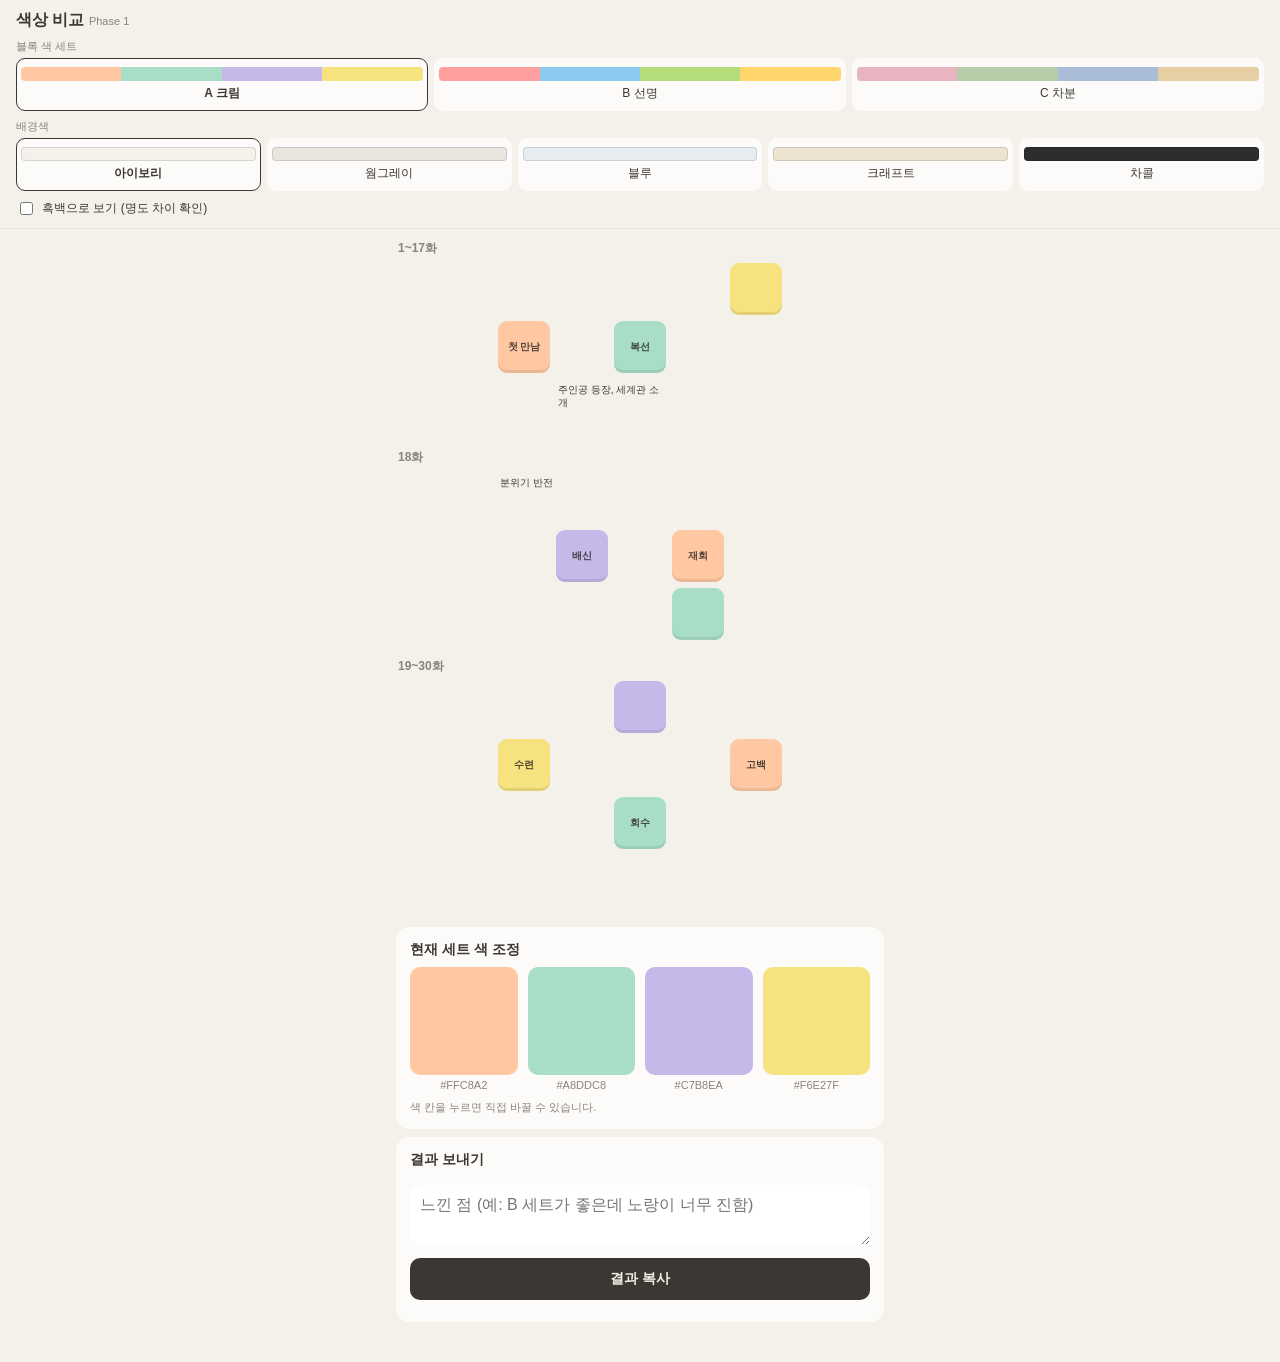
==== design/index.html @ f376ae3a "Phase 1: 블록 색 세트와 배경색 비교 페이지 Co-Authored-By: Claude Opus 5.5 <noreply@anthropic.com> Claude-Session:" ====
<!doctype html>
<html lang="ko">
<head>
  <meta charset="utf-8">
  <meta name="viewport" content="width=device-width, initial-scale=1, viewport-fit=cover, user-scalable=no">
  <meta name="apple-mobile-web-app-capable" content="yes">
  <title>색상 비교</title>
  <style>
    :root {
      --bg: #F4F1EA;
      --ink: #3B3833;
      --sub: #8A847A;
      --panel: rgba(255, 255, 255, 0.72);
      --cell: 52px;
      --gap: 6px;
      color-scheme: light;
    }
    * { box-sizing: border-box; }
    html, body {
      margin: 0;
      background: var(--bg);
      color: var(--ink);
      font-family: -apple-system, BlinkMacSystemFont, "Apple SD Gothic Neo", "Noto Sans KR", sans-serif;
      -webkit-text-size-adjust: 100%;
      -webkit-tap-highlight-color: transparent;
      transition: background 0.25s, color 0.25s;
    }
    body.dark { --ink: #EDE8DF; --sub: #A39C91; --panel: rgba(255, 255, 255, 0.08); }

    .controls {
      position: sticky; top: 0; z-index: 5;
      padding: calc(env(safe-area-inset-top) + 10px) 16px 10px;
      background: var(--bg);
      box-shadow: 0 1px 0 rgba(0, 0, 0, 0.06);
      transition: background 0.25s;
    }
    .controls h1 { margin: 0 0 8px; font-size: 16px; }
    .label { font-size: 11px; color: var(--sub); margin: 8px 0 4px; }
    .tabs { display: flex; gap: 6px; }
    .tabs button {
      flex: 1; padding: 8px 4px; border-radius: 9px;
      border: 1.5px solid transparent; background: var(--panel); color: var(--ink);
      font: inherit; font-size: 12px; touch-action: manipulation;
    }
    .tabs button.on { border-color: var(--ink); font-weight: 700; }
    .tabs .sw { display: block; height: 14px; border-radius: 4px; margin-bottom: 4px; }
    .toggle { display: flex; align-items: center; gap: 6px; font-size: 12px; margin-top: 8px; }

    main { padding: 12px 16px 40px; max-width: 520px; margin: 0 auto; }
    main.gray .block { filter: grayscale(1); }

    /* 시트: 격자선 없음, 라벨만 */
    .sheet { margin-bottom: 18px; }
    .sheet-label { font-size: 12px; font-weight: 700; color: var(--sub); margin: 0 0 6px 2px; }
    .grid {
      position: relative;
      width: calc(var(--cell) * 5 + var(--gap) * 4);
      height: calc(var(--cell) * 3 + var(--gap) * 2);
      margin: 0 auto;
    }
    .block {
      position: absolute;
      width: var(--cell); height: var(--cell);
      border-radius: 9px;
      background: var(--c);
      box-shadow: inset 0 -3px 0 rgba(0, 0, 0, 0.08);
      display: flex; align-items: center; justify-content: center;
      padding: 3px; text-align: center;
      font-size: 10px; line-height: 1.2; font-weight: 600;
      color: rgba(40, 36, 30, 0.82);
      word-break: keep-all;
    }
    .note {
      position: absolute;
      width: calc(var(--cell) * 2 + var(--gap));
      font-size: 10px; line-height: 1.3; color: var(--ink);
      padding: 4px 2px;
    }

    .card {
      background: var(--panel); border-radius: 14px; padding: 14px; margin-top: 8px;
      font-size: 13px;
    }
    .card h2 { font-size: 14px; margin: 0 0 8px; }
    .chips { display: flex; gap: 10px; }
    .chip { flex: 1; text-align: center; font-size: 11px; color: var(--sub); }
    .chip label {
      display: block; aspect-ratio: 1; border-radius: 10px; background: var(--c);
      position: relative; overflow: hidden; margin-bottom: 4px;
    }
    .chip input { position: absolute; inset: 0; opacity: 0; width: 100%; height: 100%; }
    .btn {
      width: 100%; margin-top: 10px; padding: 12px; border: 0; border-radius: 10px;
      background: var(--ink); color: var(--bg); font: inherit; font-weight: 700; font-size: 14px;
      touch-action: manipulation;
    }
    .hint { font-size: 11px; color: var(--sub); line-height: 1.5; margin: 8px 0 0; }
    textarea {
      width: 100%; min-height: 60px; margin-top: 8px; border-radius: 10px; border: 0;
      padding: 10px; font: inherit; font-size: 16px; background: rgba(255, 255, 255, 0.9); color: #3B3833;
    }
  </style>
</head>
<body>
  <div class="controls">
    <h1>색상 비교 <small style="font-weight:400;color:var(--sub);font-size:11px">Phase 1</small></h1>
    <div class="label">블록 색 세트</div>
    <div class="tabs" id="palette-tabs"></div>
    <div class="label">배경색</div>
    <div class="tabs" id="bg-tabs"></div>
    <label class="toggle"><input type="checkbox" id="gray"> 흑백으로 보기 (명도 차이 확인)</label>
  </div>

  <main id="preview"></main>

  <main>
    <section class="card">
      <h2>현재 세트 색 조정</h2>
      <div class="chips" id="chips"></div>
      <p class="hint">색 칸을 누르면 직접 바꿀 수 있습니다.</p>
    </section>
    <section class="card">
      <h2>결과 보내기</h2>
      <textarea id="memo" placeholder="느낀 점 (예: B 세트가 좋은데 노랑이 너무 진함)"></textarea>
      <button class="btn" id="copy">결과 복사</button>
      <p class="hint" id="msg"></p>
    </section>
  </main>

  <script>
    'use strict';
    const $ = (id) => document.getElementById(id);
    const CELL = 52, GAP = 6, STEP = CELL + GAP;

    const palettes = [
      { name: 'A 크림', colors: ['#FFC8A2', '#A8DDC8', '#C7B8EA', '#F6E27F'] },
      { name: 'B 선명', colors: ['#FF9E9E', '#8EC9F0', '#B5DC7A', '#FFD66B'] },
      { name: 'C 차분', colors: ['#E8B4C0', '#B5CDA8', '#A9BCD8', '#E5CFA3'] },
    ];
    const backgrounds = [
      { name: '아이보리', c: '#F4F1EA' },
      { name: '웜그레이', c: '#E9E6E0' },
      { name: '블루', c: '#E7ECF1' },
      { name: '크래프트', c: '#EDE3D1' },
      { name: '차콜', c: '#2F2D2B', dark: true },
    ];

    // 예시 플롯: [색 번호, 열, 행, 블록 안 텍스트]
    const sheets = [
      { label: '1~17화', blocks: [[0, 0, 1, '첫 만남'], [1, 2, 1, '복선'], [3, 4, 0, '']],
        note: { col: 1, row: 2, text: '주인공 등장, 세계관 소개' } },
      { label: '18화', blocks: [[2, 1, 1, '배신'], [0, 3, 1, '재회'], [1, 3, 2, '']],
        note: { col: 0, row: 0, text: '분위기 반전' } },
      { label: '19~30화', blocks: [[3, 0, 1, '수련'], [2, 2, 0, ''], [0, 4, 1, '고백'], [1, 2, 2, '회수']],
        note: null },
    ];

    const state = { p: 0, bg: 0 };

    function renderTabs() {
      $('palette-tabs').innerHTML = palettes.map((p, i) => `
        <button class="${i === state.p ? 'on' : ''}" data-i="${i}">
          <span class="sw" style="background:linear-gradient(90deg,${p.colors.map((c, k) => `${c} ${k * 25}% ${(k + 1) * 25}%`).join(',')})"></span>
          ${p.name}
        </button>`).join('');
      $('bg-tabs').innerHTML = backgrounds.map((b, i) => `
        <button class="${i === state.bg ? 'on' : ''}" data-i="${i}">
          <span class="sw" style="background:${b.c};box-shadow:inset 0 0 0 1px rgba(0,0,0,.12)"></span>
          ${b.name}
        </button>`).join('');
    }

    function renderPreview() {
      const colors = palettes[state.p].colors;
      $('preview').innerHTML = sheets.map((s) => `
        <section class="sheet">
          <p class="sheet-label">${s.label}</p>
          <div class="grid">
            ${s.blocks.map(([ci, col, row, t]) =>
              `<div class="block" style="--c:${colors[ci]};left:${col * STEP}px;top:${row * STEP}px">${t}</div>`).join('')}
            ${s.note ? `<div class="note" style="left:${s.note.col * STEP}px;top:${s.note.row * STEP}px">${s.note.text}</div>` : ''}
          </div>
        </section>`).join('');
    }

    function renderChips() {
      $('chips').innerHTML = palettes[state.p].colors.map((c, i) => `
        <div class="chip">
          <label style="--c:${c}"><input type="color" value="${c}" data-i="${i}"></label>
          ${c}
        </div>`).join('');
    }

    function applyBg() {
      const b = backgrounds[state.bg];
      document.documentElement.style.setProperty('--bg', b.c);
      document.body.classList.toggle('dark', !!b.dark);
    }

    function render() { renderTabs(); renderPreview(); renderChips(); applyBg(); }

    $('palette-tabs').addEventListener('click', (e) => {
      const b = e.target.closest('button'); if (!b) return;
      state.p = +b.dataset.i; render();
    });
    $('bg-tabs').addEventListener('click', (e) => {
      const b = e.target.closest('button'); if (!b) return;
      state.bg = +b.dataset.i; render();
    });
    $('gray').addEventListener('change', (e) => $('preview').classList.toggle('gray', e.target.checked));
    $('chips').addEventListener('input', (e) => {
      if (e.target.type !== 'color') return;
      palettes[state.p].colors[+e.target.dataset.i] = e.target.value.toUpperCase();
      renderTabs(); renderPreview();
      e.target.parentElement.style.setProperty('--c', e.target.value);
      e.target.parentElement.nextSibling.textContent = e.target.value.toUpperCase();
    });

    $('copy').addEventListener('click', async () => {
      const p = palettes[state.p], b = backgrounds[state.bg];
      const lines = [
        '[Phase 1 색상 선택]',
        `블록 세트: ${p.name} (${p.colors.join(', ')})`,
        `배경: ${b.name} (${b.c})`,
      ];
      const memo = $('memo').value.trim();
      if (memo) lines.push(`메모: ${memo}`);
      const text = lines.join('\n');
      try {
        await navigator.clipboard.writeText(text);
        $('msg').textContent = '복사했습니다. 대화창에 붙여 넣어 주세요.';
      } catch {
        $('memo').value = text; $('memo').select();
        $('msg').textContent = '위 칸의 내용을 직접 복사해 주세요.';
      }
    });

    render();
  </script>
</body>
</html>
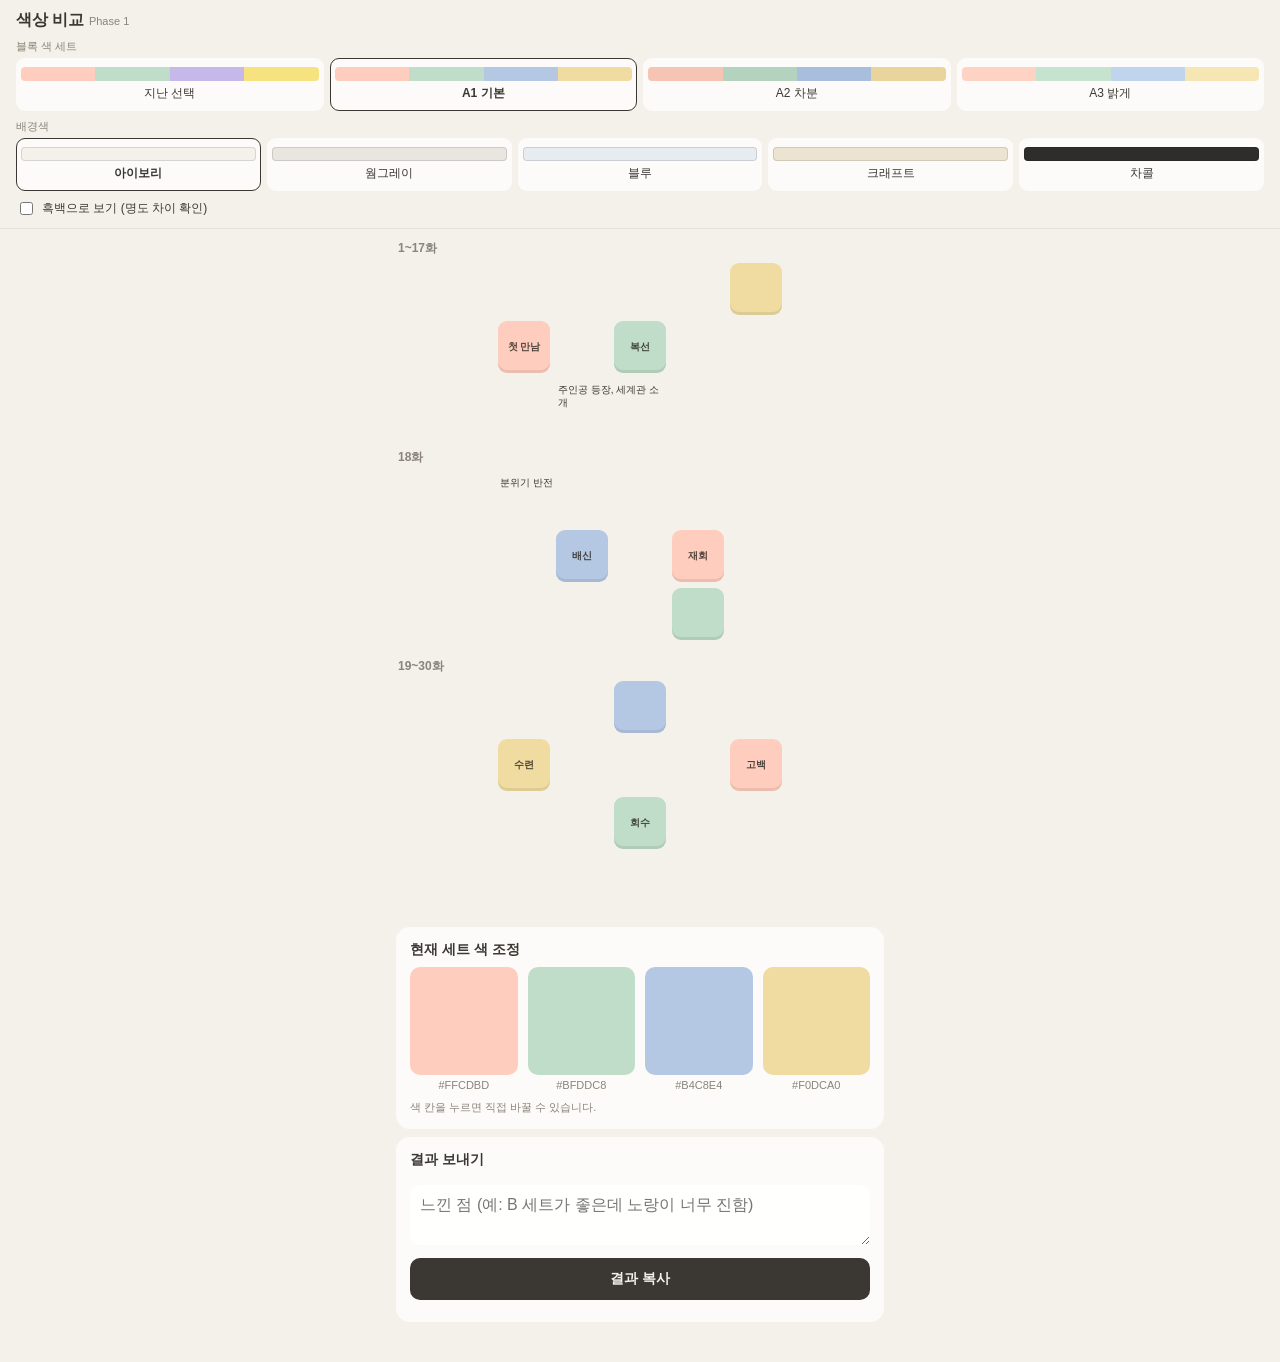
==== commit 5ba870bf: "색상 비교: 크림 세트 차분한 변형 A1~A3 (보라를 블루로, 노랑 채도 낮춤) Co-Authored-By: Claude Opus 5.5 <noreply@anthropic.com" ====
--- a/design/index.html
+++ b/design/index.html
@@ -133,9 +133,10 @@
     const CELL = 52, GAP = 6, STEP = CELL + GAP;
 
     const palettes = [
-      { name: 'A 크림', colors: ['#FFC8A2', '#A8DDC8', '#C7B8EA', '#F6E27F'] },
-      { name: 'B 선명', colors: ['#FF9E9E', '#8EC9F0', '#B5DC7A', '#FFD66B'] },
-      { name: 'C 차분', colors: ['#E8B4C0', '#B5CDA8', '#A9BCD8', '#E5CFA3'] },
+      { name: '지난 선택', colors: ['#FFCDBD', '#BFDDC8', '#C7B8EA', '#F6E27F'] },
+      { name: 'A1 기본', colors: ['#FFCDBD', '#BFDDC8', '#B4C8E4', '#F0DCA0'] },
+      { name: 'A2 차분', colors: ['#F5C4B3', '#B3D3BE', '#A9BEDD', '#E9D49C'] },
+      { name: 'A3 밝게', colors: ['#FFD3C4', '#C6E3CF', '#C0D4EE', '#F5E6B3'] },
     ];
     const backgrounds = [
       { name: '아이보리', c: '#F4F1EA' },
@@ -155,7 +156,7 @@
         note: null },
     ];
 
-    const state = { p: 0, bg: 0 };
+    const state = { p: 1, bg: 0 };
 
     function renderTabs() {
       $('palette-tabs').innerHTML = palettes.map((p, i) => `
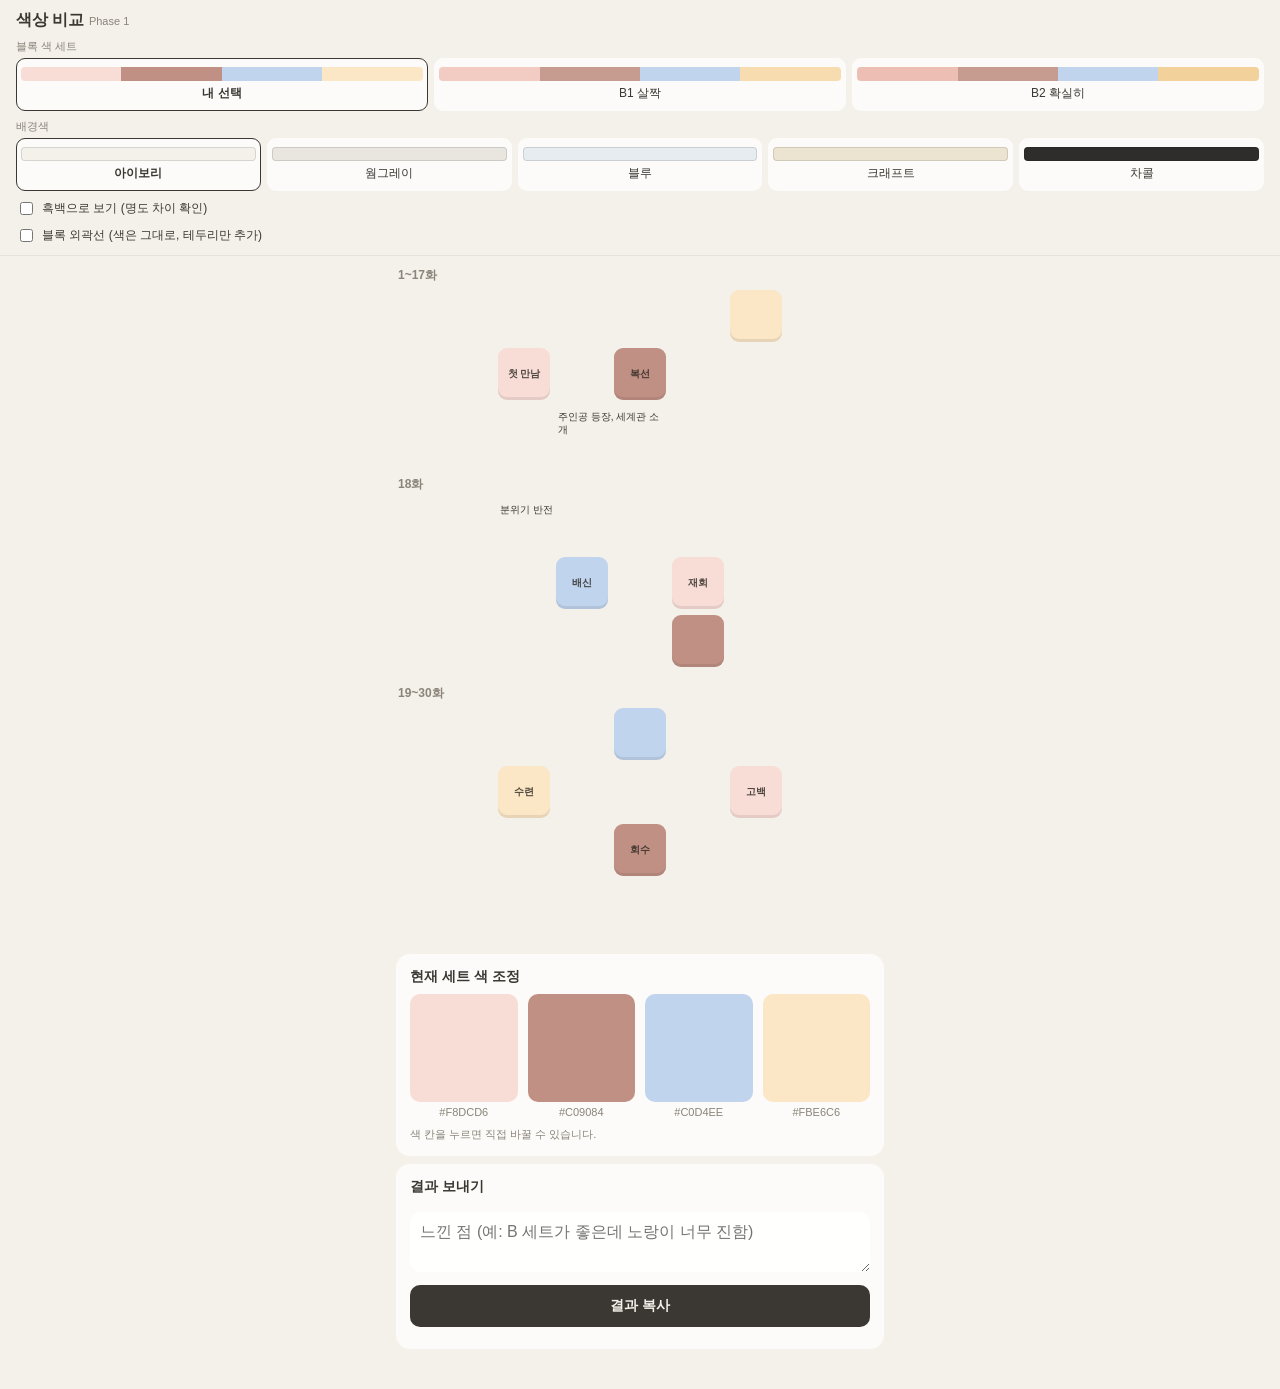
==== commit 2a9d3417: "색상 비교: 연핑크·크림 진하게 조정한 B1·B2, 블록 외곽선 토글 Co-Authored-By: Claude Opus 5.5 <noreply@anthropic.com> Claud" ====
--- a/design/index.html
+++ b/design/index.html
@@ -48,6 +48,7 @@
 
     main { padding: 12px 16px 40px; max-width: 520px; margin: 0 auto; }
     main.gray .block { filter: grayscale(1); }
+    main.edge .block { box-shadow: inset 0 0 0 1px rgba(60, 45, 30, 0.14), inset 0 -3px 0 rgba(0, 0, 0, 0.08); }
 
     /* 시트: 격자선 없음, 라벨만 */
     .sheet { margin-bottom: 18px; }
@@ -109,6 +110,7 @@
     <div class="label">배경색</div>
     <div class="tabs" id="bg-tabs"></div>
     <label class="toggle"><input type="checkbox" id="gray"> 흑백으로 보기 (명도 차이 확인)</label>
+    <label class="toggle"><input type="checkbox" id="edge"> 블록 외곽선 (색은 그대로, 테두리만 추가)</label>
   </div>
 
   <main id="preview"></main>
@@ -133,10 +135,9 @@
     const CELL = 52, GAP = 6, STEP = CELL + GAP;
 
     const palettes = [
-      { name: '지난 선택', colors: ['#FFCDBD', '#BFDDC8', '#C7B8EA', '#F6E27F'] },
-      { name: 'A1 기본', colors: ['#FFCDBD', '#BFDDC8', '#B4C8E4', '#F0DCA0'] },
-      { name: 'A2 차분', colors: ['#F5C4B3', '#B3D3BE', '#A9BEDD', '#E9D49C'] },
-      { name: 'A3 밝게', colors: ['#FFD3C4', '#C6E3CF', '#C0D4EE', '#F5E6B3'] },
+      { name: '내 선택', colors: ['#F8DCD6', '#C09084', '#C0D4EE', '#FBE6C6'] },
+      { name: 'B1 살짝', colors: ['#F2CCC3', '#C79C90', '#C0D4EE', '#F6DCAE'] },
+      { name: 'B2 확실히', colors: ['#EDBFB4', '#C79C90', '#C0D4EE', '#F2D29A'] },
     ];
     const backgrounds = [
       { name: '아이보리', c: '#F4F1EA' },
@@ -156,7 +157,7 @@
         note: null },
     ];
 
-    const state = { p: 1, bg: 0 };
+    const state = { p: 0, bg: 0 };
 
     function renderTabs() {
       $('palette-tabs').innerHTML = palettes.map((p, i) => `
@@ -208,6 +209,7 @@
       const b = e.target.closest('button'); if (!b) return;
       state.bg = +b.dataset.i; render();
     });
+    $('edge').addEventListener('change', (e) => $('preview').classList.toggle('edge', e.target.checked));
     $('gray').addEventListener('change', (e) => $('preview').classList.toggle('gray', e.target.checked));
     $('chips').addEventListener('input', (e) => {
       if (e.target.type !== 'color') return;
